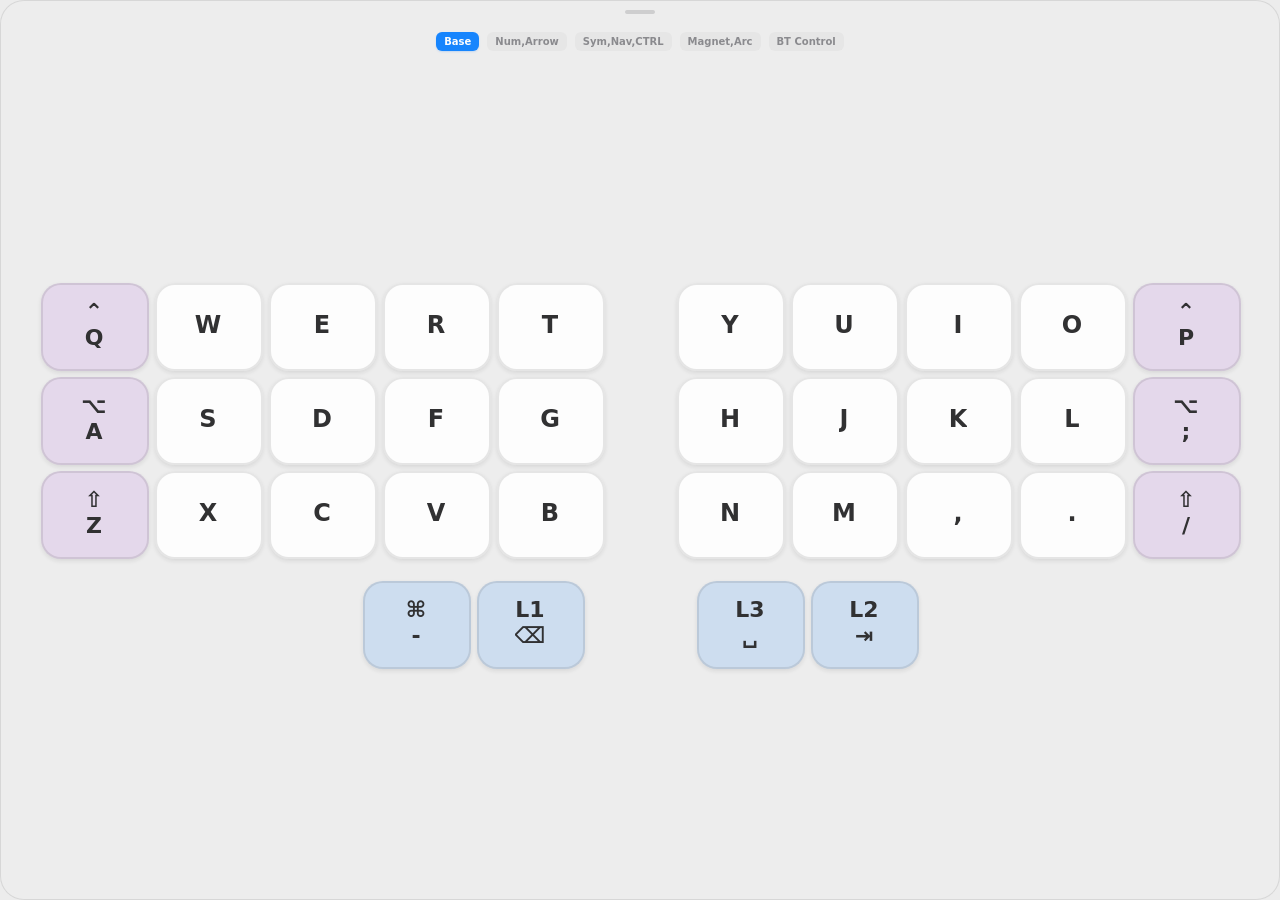
==== app/ui/hud.html @ 1402ba01 "feat: MVP of the cross-platform viewer (Rust core + Tauri app) - zmk-core: keymap parser, layout det" ====
<!doctype html>
<html lang="en">
<head>
  <meta charset="utf-8">
  <meta name="viewport" content="width=device-width, initial-scale=1">
  <title>ZMK Keymap HUD</title>
  <link rel="stylesheet" href="style.css">
</head>
<body class="hud-body">
  <div class="hud" id="hud">
    <div class="grab"><div class="capsule"></div></div>
    <div class="hudtabs" id="tabs"></div>
    <div class="board" id="board"></div>
    <div class="empty" id="empty" style="display:none">No Keymap Loaded</div>
    <div class="wpm" id="wpm" style="display:none" title="Typing speed: five key presses make a word, averaged over the last five seconds">
      <svg viewBox="0 0 54 14"><polyline id="wpm-line" points=""/></svg>
      <span class="num" id="wpm-num">0</span>
      <span class="unit">WPM</span>
    </div>
  </div>
  <div class="edge n" data-dir="North"></div>
  <div class="edge s" data-dir="South"></div>
  <div class="edge e" data-dir="East"></div>
  <div class="edge w" data-dir="West"></div>
  <div class="edge ne" data-dir="NorthEast"></div>
  <div class="edge nw" data-dir="NorthWest"></div>
  <div class="edge se" data-dir="SouthEast"></div>
  <div class="edge sw" data-dir="SouthWest"></div>
  <script src="bridge.js"></script>
  <script src="keyboard.js"></script>
  <script src="hud.js"></script>
</body>
</html>
---- app/ui/style.css ----
/* ZMK Keymap Viewer: shared look of the main window and the HUD.
   Sizes and colours follow the SwiftUI version (system colours of macOS,
   light and dark). */

:root {
  --window-bg: #ececec;
  --control-bg: #ffffff;
  --primary: #1d1d1f;
  --secondary: rgba(60, 60, 67, 0.6);
  --primary-10: rgba(0, 0, 0, 0.1);
  --primary-03: rgba(0, 0, 0, 0.03);
  --divider: rgba(0, 0, 0, 0.12);
  --accent: #007aff;
  --blue: #007aff;
  --purple: #af52de;
  --orange: #ff9500;
  --green: #28cd41;
  --red: #ff3b30;
  --gray: #8e8e93;
  --field-bg: rgba(0, 0, 0, 0.05);
  --font: ui-rounded, "Segoe UI Variable Display", "Segoe UI", system-ui, -apple-system, sans-serif;
  --mono: ui-monospace, "Cascadia Mono", Consolas, Menlo, monospace;
}

@media (prefers-color-scheme: dark) {
  :root {
    --window-bg: #2c2c2e;
    --control-bg: #1e1e1e;
    --primary: #f5f5f7;
    --secondary: rgba(235, 235, 245, 0.6);
    --primary-10: rgba(255, 255, 255, 0.1);
    --primary-03: rgba(255, 255, 255, 0.03);
    --divider: rgba(255, 255, 255, 0.12);
    --accent: #0a84ff;
    --blue: #0a84ff;
    --purple: #bf5af2;
    --orange: #ff9f0a;
    --green: #30d158;
    --red: #ff453a;
    --gray: #98989d;
    --field-bg: rgba(255, 255, 255, 0.08);
  }
}

* { box-sizing: border-box; }

html, body {
  margin: 0;
  height: 100%;
  font-family: var(--font);
  font-size: 13px;
  color: var(--primary);
  background: var(--window-bg);
  -webkit-user-select: none;
  user-select: none;
  overflow: hidden;
}

button {
  font: inherit;
  color: inherit;
  cursor: pointer;
}

/* ---------- Window layout ---------- */

.app {
  display: flex;
  flex-direction: column;
  height: 100%;
}

.divider { height: 1px; background: var(--divider); flex: none; }
.vdivider { width: 1px; height: 16px; background: var(--divider); }

.content {
  flex: 1;
  min-height: 0;
  display: flex;
  flex-direction: column;
  overflow: auto;
}

/* ---------- Header ---------- */

.header { padding: 16px; display: flex; flex-direction: column; gap: 4px; }
.header .row { display: flex; align-items: center; gap: 8px; }
.header .title { font-size: 13px; font-weight: 700; }
.spacer { flex: 1; }

.btn {
  display: inline-flex;
  align-items: center;
  gap: 5px;
  padding: 3px 9px;
  border-radius: 5px;
  border: 1px solid var(--primary-10);
  background: var(--control-bg);
  font-size: 12px;
}
.btn:hover { border-color: var(--accent); }
.btn.prominent { background: var(--accent); border-color: var(--accent); color: #fff; padding: 6px 14px; font-size: 13px; }
.btn.prominent:hover { filter: brightness(1.1); }
.btn.small { font-size: 11px; padding: 2px 8px; }

.link {
  display: inline-flex;
  align-items: center;
  gap: 5px;
  border: 0;
  background: none;
  padding: 2px 0;
  font-size: 11px;
}
.link:hover { color: var(--accent); }
.link.active { color: var(--accent); }

.filepath {
  font-family: var(--mono);
  font-size: 12px;
  white-space: nowrap;
  overflow: hidden;
  text-overflow: ellipsis;
}

.chip {
  font-size: 11px;
  color: var(--secondary);
  background: var(--control-bg);
  padding: 4px 8px;
  border-radius: 4px;
}

.status { display: flex; align-items: center; gap: 8px; font-size: 11px; color: var(--secondary); }
.dot { width: 7px; height: 7px; border-radius: 50%; background: rgba(128, 128, 128, 0.4); flex: none; }
.dot.on { background: var(--green); }

.menu-wrap { position: relative; }
.menu {
  position: absolute;
  right: 0;
  top: calc(100% + 4px);
  min-width: 240px;
  background: var(--window-bg);
  border: 1px solid var(--primary-10);
  border-radius: 8px;
  box-shadow: 0 6px 20px rgba(0, 0, 0, 0.3);
  padding: 4px;
  z-index: 50;
}
.menu .item {
  display: flex;
  align-items: center;
  gap: 6px;
  width: 100%;
  border: 0;
  background: none;
  text-align: left;
  padding: 5px 8px;
  border-radius: 5px;
  font-size: 12px;
}
.menu .item:hover { background: var(--accent); color: #fff; }
.menu .item.danger { color: var(--red); }
.menu .item.danger:hover { color: #fff; background: var(--red); }
.menu .sep { height: 1px; background: var(--divider); margin: 4px 2px; }

/* ---------- Layer tabs ---------- */

.tabs {
  display: flex;
  flex-direction: column;
  gap: 4px;
  align-items: center;
  padding: 8px 0;
  background: var(--control-bg);
}
.tabs .tabrow { display: flex; gap: 8px; justify-content: center; }
.tab {
  border: 0;
  background: transparent;
  font-size: 11px;
  padding: 5px 10px;
  border-radius: 6px;
  white-space: nowrap;
}
.tab.selected { background: var(--accent); color: #fff; font-weight: 600; }

/* ---------- Keyboard ---------- */

.board-area {
  flex: 1;
  display: flex;
  justify-content: center;
  align-items: flex-start;
  padding: 20px;
}

.kb { display: flex; flex-direction: column; align-items: center; gap: 3px; }
.kb .krow { display: flex; align-items: center; }
.kb .khalf { display: flex; gap: 3px; }
.kb .krow.splitrow { gap: 3px; }

.key {
  position: relative;
  height: 44px;
  border-radius: 10px;
  background: var(--control-bg);
  box-shadow: 0 1px 2px rgba(0, 0, 0, 0.1), inset 0 0 0 1px var(--primary-10);
  display: flex;
  align-items: center;
  justify-content: center;
  padding: 4px;
  text-align: center;
  font-weight: 600;
  white-space: pre-line;
  line-height: 1.15;
  overflow: visible;
  transition: transform 0.08s ease-out, box-shadow 0.15s ease-in-out;
}
.key .label {
  display: -webkit-box;
  -webkit-line-clamp: 2;
  -webkit-box-orient: vertical;
  overflow: hidden;
  max-width: 100%;
}
.key:hover { box-shadow: 0 1px 2px rgba(0, 0, 0, 0.1), inset 0 0 0 2px var(--accent); }
.key.trans { background: color-mix(in srgb, var(--gray) 10%, transparent); color: var(--secondary); }
.key.none { background: color-mix(in srgb, var(--red) 10%, transparent); }
.key.thumb { background: color-mix(in srgb, var(--blue) 15%, transparent); }
.key.tap { background: color-mix(in srgb, var(--purple) 15%, transparent); }
.key.layer { background: color-mix(in srgb, var(--orange) 15%, transparent); }
.key.system { background: color-mix(in srgb, var(--green) 15%, transparent); }
.key.pressed {
  transform: scale(0.94);
  box-shadow: 0 1px 2px rgba(0, 0, 0, 0.1), inset 0 0 0 2px var(--accent);
}
.key.pressed::before {
  content: "";
  position: absolute;
  inset: 0;
  border-radius: 10px;
  background: color-mix(in srgb, var(--accent) 55%, transparent);
  pointer-events: none;
}

.tooltip {
  position: absolute;
  top: -35px;
  left: 50%;
  transform: translateX(-50%);
  z-index: 100;
  padding: 4px 8px;
  border-radius: 4px;
  background: rgba(0, 0, 0, 0.85);
  color: #fff;
  font: 500 11px var(--mono);
  white-space: nowrap;
  pointer-events: none;
  font-weight: 500;
}

/* ---------- Placeholder ---------- */

.placeholder {
  flex: 1;
  display: flex;
  flex-direction: column;
  align-items: center;
  justify-content: center;
  gap: 14px;
  color: var(--secondary);
  text-align: center;
  padding: 24px;
}
.placeholder svg { width: 72px; height: auto; }
.placeholder h2 { margin: 0; font-size: 15px; color: var(--primary); }
.placeholder p { margin: 0; font-size: 12px; max-width: 420px; }
.placeholder .error { color: var(--red); }

/* ---------- Footer ---------- */

.footer { display: flex; align-items: center; gap: 12px; padding: 10px; font-size: 11px; }
.footer .version { font-size: 10px; color: var(--secondary); }

/* ---------- Settings ---------- */

.settings { padding: 12px 16px 20px; display: flex; flex-direction: column; gap: 12px; }
.settings .head { display: flex; align-items: center; justify-content: space-between; }
.settings h1 { margin: 0; font-size: 15px; }
.settings .close { border: 0; background: none; color: var(--secondary); font-size: 18px; line-height: 1; }
.settings section { display: flex; flex-direction: column; gap: 8px; }
.settings h3 { margin: 0; font-size: 11px; font-weight: 700; display: flex; gap: 6px; align-items: center; }
.settings .note { font-size: 9px; color: var(--secondary); margin: 0; line-height: 1.4; }
.settings .line { display: flex; align-items: center; gap: 8px; }
.settings .shortcut {
  font-family: var(--mono);
  font-size: 13px;
  padding: 4px 10px;
  background: var(--control-bg);
  border-radius: 6px;
  border: 2px solid transparent;
  min-width: 90px;
}
.settings .shortcut.recording { border-color: var(--accent); }
.toggle { display: flex; align-items: center; gap: 8px; font-size: 11px; }
.toggle input { accent-color: var(--accent); margin: 0; }
.sliders { display: flex; gap: 16px; }
.sliders .sl { flex: 1; display: flex; flex-direction: column; gap: 2px; }
.sliders .sl .top { display: flex; justify-content: space-between; font-size: 11px; }
.sliders input[type=range] { width: 100%; accent-color: var(--accent); }
.err { color: var(--red); font-size: 11px; }

/* ---------- Key name dialog ---------- */

.overlay {
  position: fixed;
  inset: 0;
  background: rgba(0, 0, 0, 0.25);
  display: flex;
  align-items: center;
  justify-content: center;
  z-index: 200;
}
.dialog {
  width: 340px;
  padding: 20px;
  border-radius: 12px;
  background: var(--window-bg);
  border: 1px solid var(--primary-10);
  box-shadow: 0 12px 36px rgba(0, 0, 0, 0.35);
  display: flex;
  flex-direction: column;
  gap: 12px;
}
.dialog h2 { margin: 0; font-size: 15px; }
.dialog p { margin: 0; font-size: 12px; color: var(--secondary); }
.dialog input[type=text] {
  font: inherit;
  padding: 6px 8px;
  border-radius: 6px;
  border: 1px solid var(--primary-10);
  background: var(--control-bg);
  color: var(--primary);
  -webkit-user-select: text;
  user-select: text;
}
.dialog input[type=text]:focus { outline: 2px solid var(--accent); outline-offset: -1px; }
.dialog .actions { display: flex; gap: 8px; }

.dropzone { outline: 3px solid var(--accent); outline-offset: -5px; border-radius: 8px; }

.ctx {
  position: fixed;
  z-index: 300;
  min-width: 170px;
  background: var(--window-bg);
  border: 1px solid var(--primary-10);
  border-radius: 8px;
  box-shadow: 0 6px 20px rgba(0, 0, 0, 0.3);
  padding: 4px;
}
.ctx .item {
  display: block;
  width: 100%;
  text-align: left;
  border: 0;
  background: none;
  padding: 5px 8px;
  border-radius: 5px;
  font-size: 12px;
}
.ctx .item:hover { background: var(--accent); color: #fff; }

/* ---------- HUD ---------- */

body.hud-body { background: transparent; }

.hud {
  position: fixed;
  inset: 0;
  display: flex;
  flex-direction: column;
  align-items: stretch;
  gap: 12px;
  padding-top: 2px;
  border-radius: 24px;
  background: color-mix(in srgb, var(--window-bg) 95%, transparent);
  box-shadow: inset 0 0 0 1px var(--primary-10);
  overflow: hidden;
  transition: opacity 0.8s ease-in-out, transform 0.8s ease-in-out;
}
.hud.inactive { opacity: 0.15 !important; transform: scale(0.98); }

.hud .grab { align-self: center; width: 120px; height: 16px; display: flex; align-items: center; justify-content: center; flex: none; margin-top: 2px; }
.hud .capsule { width: 30px; height: 4px; border-radius: 2px; background: color-mix(in srgb, var(--secondary) 33%, transparent); }

.hud .hudtabs { display: flex; flex-wrap: wrap; justify-content: center; gap: 8px; padding: 0 16px; flex: none; }
.hud .chip-tab {
  border: 0;
  font: 700 10px var(--font);
  padding: 4px 8px;
  border-radius: 6px;
  background: var(--primary-03);
  color: var(--secondary);
  transition: transform 0.3s cubic-bezier(0.3, 1.5, 0.6, 1);
}
.hud .chip-tab.selected { background: var(--accent); color: #fff; box-shadow: 0 1px 2px color-mix(in srgb, var(--accent) 20%, transparent); }

.hud .board { position: relative; flex: 1; min-height: 0; margin: 0 12px 12px; }
.hud .board .kb { position: absolute; left: 50%; top: 50%; transform-origin: center; }

.hud .empty { flex: 1; display: flex; align-items: center; justify-content: center; color: var(--secondary); font-size: 14px; }

.hud .wpm { position: absolute; top: 10px; right: 18px; display: flex; align-items: center; gap: 6px; white-space: nowrap; }
.hud .wpm svg { width: 54px; height: 14px; overflow: visible; }
.hud .wpm svg polyline { fill: none; stroke: color-mix(in srgb, var(--accent) 80%, transparent); stroke-width: 1.2; stroke-linejoin: round; }
.hud .wpm .num { font: 700 12px var(--font); font-variant-numeric: tabular-nums; min-width: 26px; text-align: right; }
.hud .wpm .unit { font: 600 9px var(--font); color: var(--secondary); }

.edge { position: fixed; z-index: 20; }
.edge.n { top: 0; left: 14px; right: 14px; height: 6px; cursor: ns-resize; }
.edge.s { bottom: 0; left: 14px; right: 14px; height: 6px; cursor: ns-resize; }
.edge.e { right: 0; top: 14px; bottom: 14px; width: 6px; cursor: ew-resize; }
.edge.w { left: 0; top: 14px; bottom: 14px; width: 6px; cursor: ew-resize; }
.edge.ne { top: 0; right: 0; width: 14px; height: 14px; cursor: nesw-resize; }
.edge.nw { top: 0; left: 0; width: 14px; height: 14px; cursor: nwse-resize; }
.edge.se { bottom: 0; right: 0; width: 14px; height: 14px; cursor: nwse-resize; }
.edge.sw { bottom: 0; left: 0; width: 14px; height: 14px; cursor: nesw-resize; }
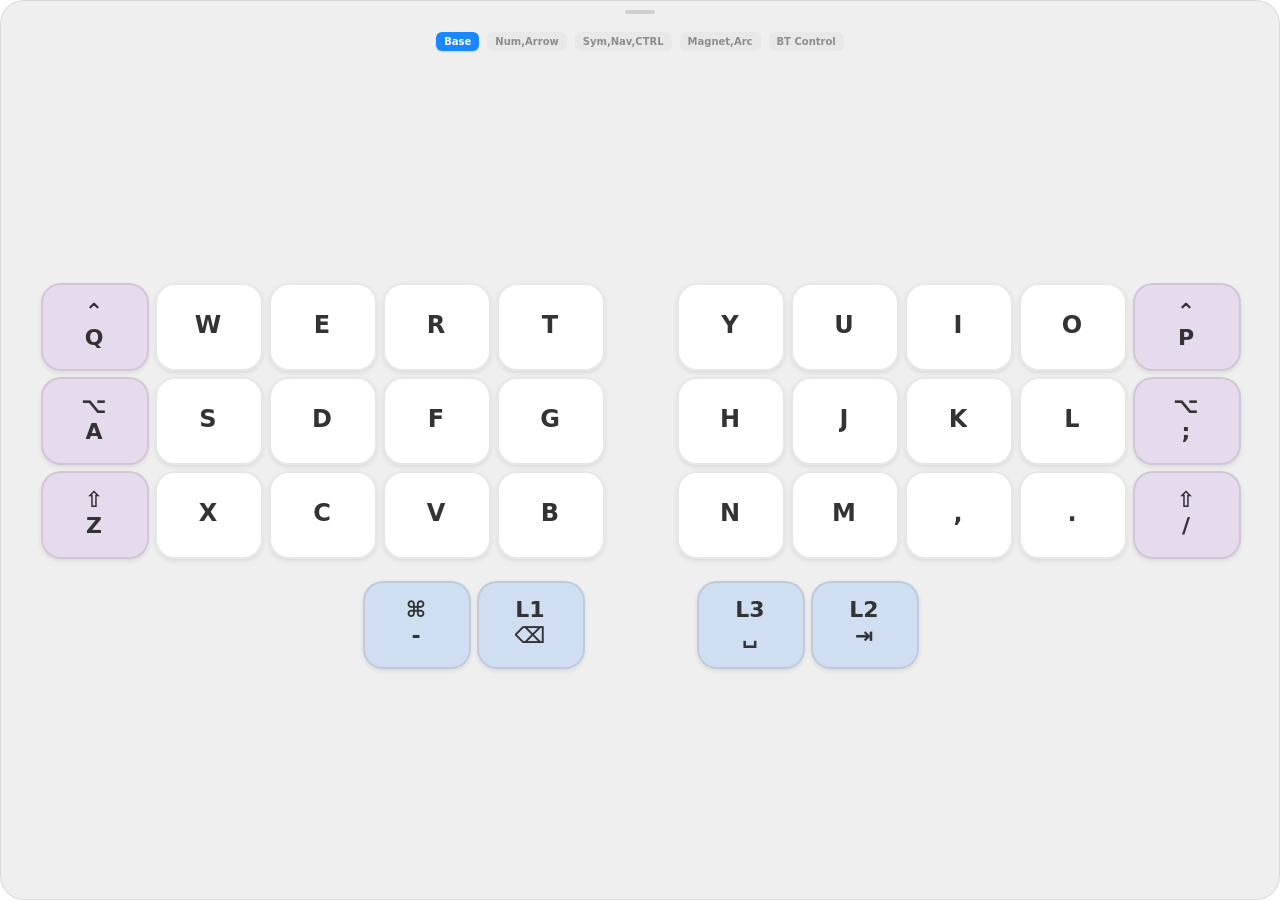
==== commit 7d79f42d: "fix: transparent HUD page on Windows, listen to every live-layer interface - The page's html element" ====
--- a/app/ui/hud.html
+++ b/app/ui/hud.html
@@ -1,5 +1,5 @@
 <!doctype html>
-<html lang="en">
+<html lang="en" class="hud-page">
 <head>
   <meta charset="utf-8">
   <meta name="viewport" content="width=device-width, initial-scale=1">
--- a/app/ui/style.css
+++ b/app/ui/style.css
@@ -375,7 +375,8 @@
 
 /* ---------- HUD ---------- */
 
-body.hud-body { background: transparent; }
+/* The page itself stays clear, only the rounded panel draws */
+html.hud-page, body.hud-body { background: transparent; }
 
 .hud {
   position: fixed;
@@ -392,6 +393,10 @@
   transition: opacity 0.8s ease-in-out, transform 0.8s ease-in-out;
 }
 .hud.inactive { opacity: 0.15 !important; transform: scale(0.98); }
+
+/* macOS: the window carries the HUD material and does the fading */
+body.mac.material .hud { background: color-mix(in srgb, var(--window-bg) 25%, transparent); }
+body.mac .hud.inactive { opacity: 1 !important; }
 
 .hud .grab { align-self: center; width: 120px; height: 16px; display: flex; align-items: center; justify-content: center; flex: none; margin-top: 2px; }
 .hud .capsule { width: 30px; height: 4px; border-radius: 2px; background: color-mix(in srgb, var(--secondary) 33%, transparent); }
